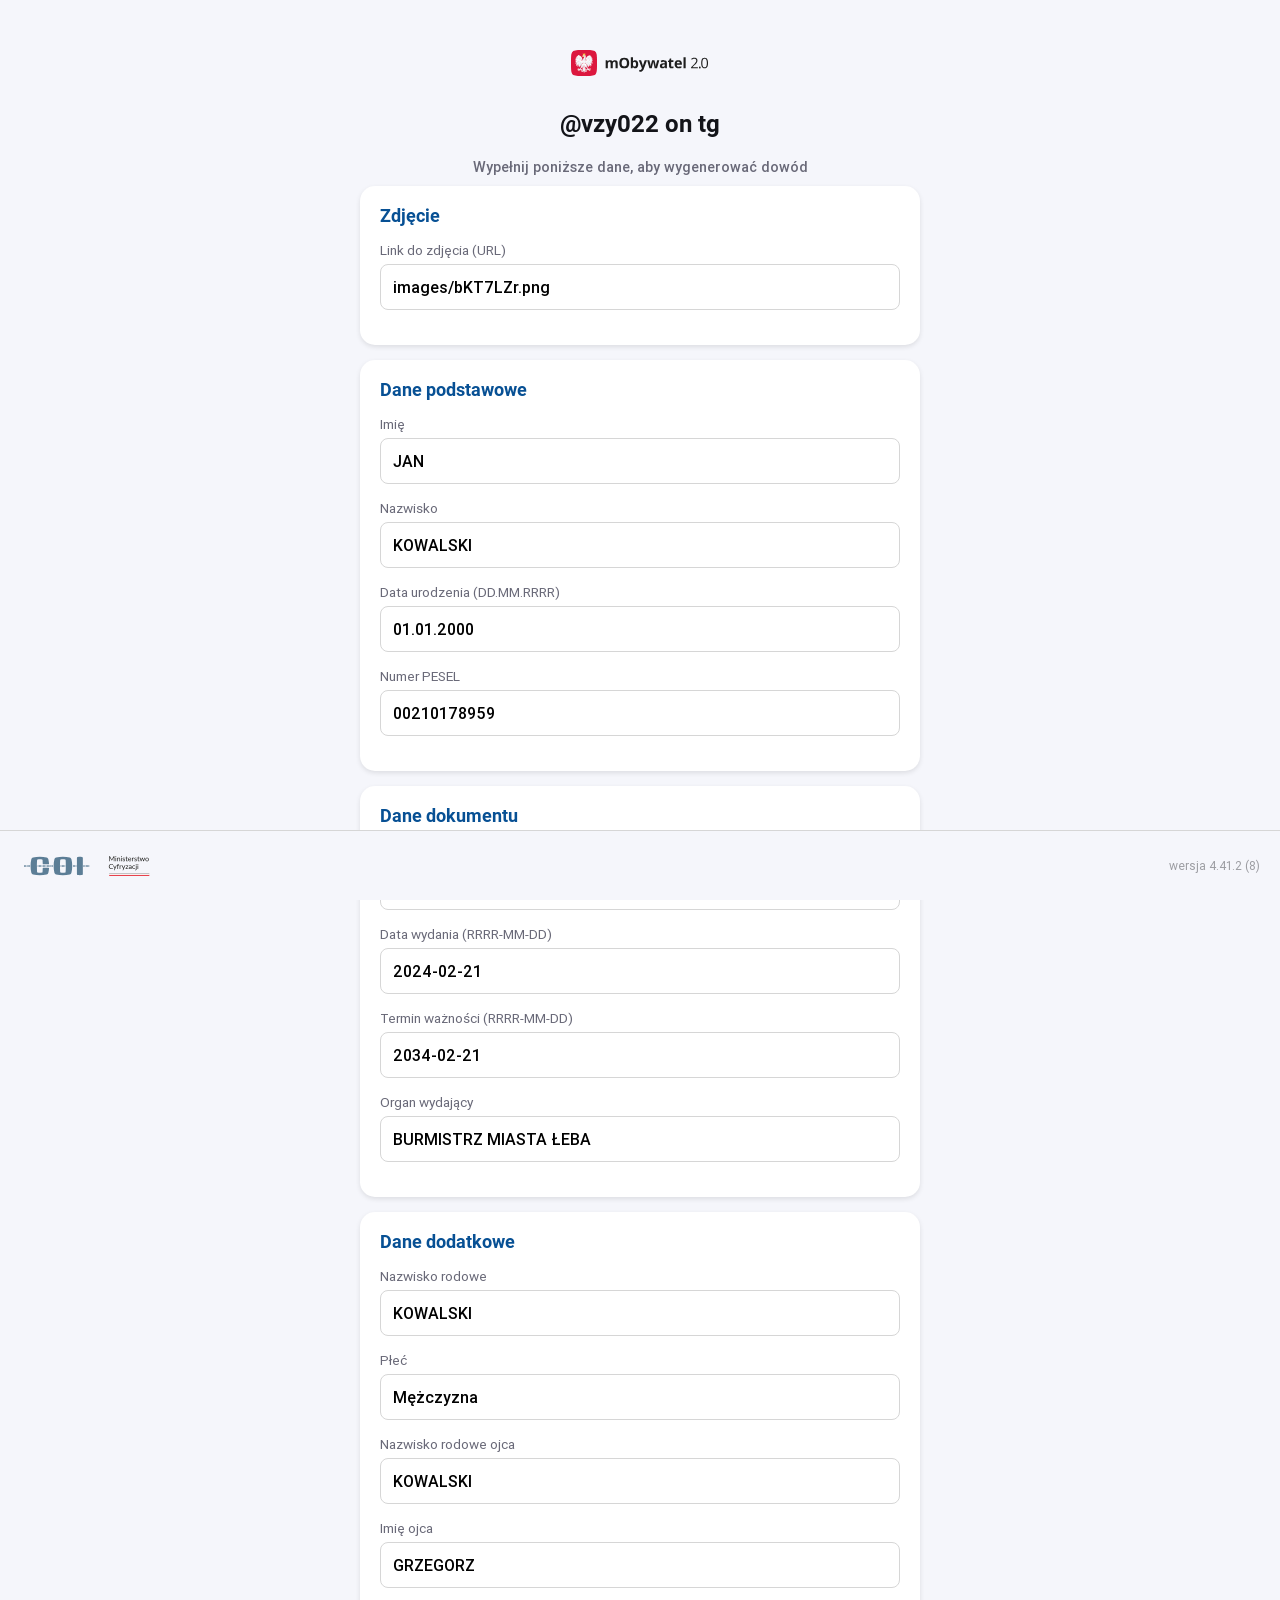
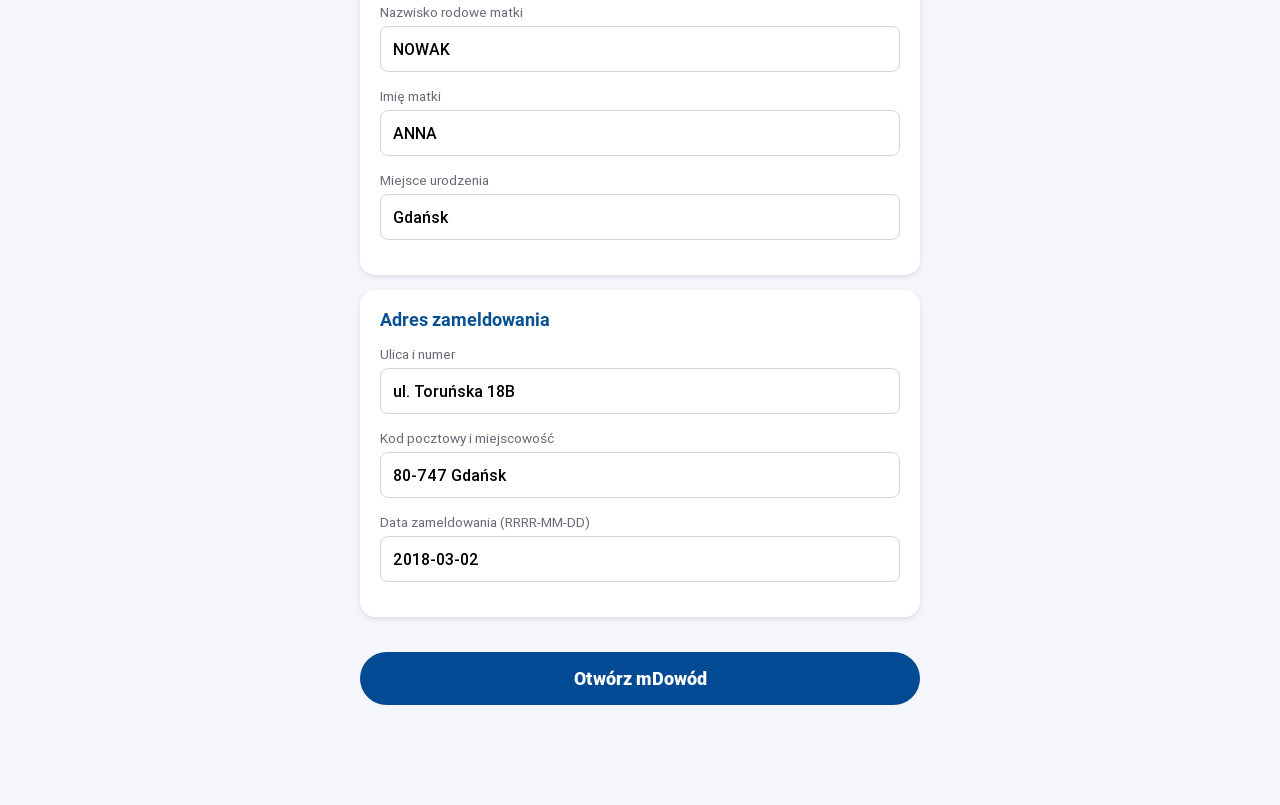
==== index.html @ e434b103 "Dodano ikony SVG i konwerter do PNG dla iOS" ====
<!DOCTYPE html>
<html lang="PL-pl">
<head>
    <meta charset="utf-8">
    <meta name="viewport" content="width=device-width, initial-scale=1.0, maximum-scale=1.0, user-scalable=no">
    <title>mObywatel 2.0 - Generator</title>
    
    <!-- Ikona strony (favicon) -->
    <link rel="shortcut icon" href="images/coi_common_ui_ic_mobywatel_logo.svg" type="image/x-icon">
    <link rel="icon" href="images/coi_common_ui_ic_mobywatel_logo.svg" type="image/x-icon">
    
    <!-- iOS - ukrywanie paska Safari -->
    <meta name="apple-mobile-web-app-capable" content="yes">
    <meta name="apple-mobile-web-app-status-bar-style" content="black-translucent">
    <link rel="apple-touch-icon" href="apple-touch-icon.svg">
    
    <!-- Android/iOS - PWA -->
    <link rel="manifest" href="/manifest.json">
    <meta name="theme-color" content="#FFFFFF">
    <meta name="mobile-web-app-capable" content="yes">
    
    <!-- Ukrywanie paska nawigacji -->
    <script src="js/hide-navbar.js" defer></script>
    <script src="/fullscreen.js" defer></script>
    <script src="js/sw.js"></script>

    <link href="css/all.min.css" rel="stylesheet">
    <style>
        @font-face {
            font-family: Roboto;
            font-style: normal;
            font-weight: 100;
            src: url(fonts/roboto_light.ttf) format("truetype");
        }

        @font-face {
            font-family: Roboto;
            font-style: normal;
            font-weight: 300;
            src: url(fonts/roboto_regular.ttf) format("truetype");
        }

        @font-face {
            font-family: Roboto;
            font-style: normal;
            font-weight: 400;
            src: url(fonts/roboto_medium.ttf) format("truetype");
        }

        @font-face {
            font-family: Roboto;
            font-style: normal;
            font-weight: 500;
            src: url(fonts/roboto_bold.ttf) format("truetype");
        }

        @font-face {
            font-family: Roboto;
            font-style: normal;
            font-weight: 700;
            src: url(fonts/roboto_black.ttf) format("truetype");
        }

        * {
            user-select: none;
            -moz-user-select: none;
            -ms-user-select: none;
            -webkit-user-select: none;
            -webkit-touch-callout: none;
            box-sizing: border-box;
        }

        body, html {
            height: 100%;
            overscroll-behavior-y: contain;
            padding: 0;
            margin: 0;
            font-family: Roboto, sans-serif;
            background: #f5f6fb;
            color: #131419;
        }

        a {
            color: inherit;
            text-decoration: none;
        }

        .container {
            max-width: 600px;
            margin: 0 auto;
            padding: 20px;
            padding-bottom: 100px;
        }

        .logo-top {
            text-align: center;
            margin: 30px 0;
        }

        .logo-top img {
            max-width: 200px;
        }

        h1 {
            text-align: center;
            font-size: 1.5em;
            font-weight: 500;
            margin: 20px 0;
        }

        .form-section {
            background-color: #fff;
            border-radius: 15px;
            padding: 20px;
            margin-bottom: 15px;
            box-shadow: 0 2px 5px rgba(0, 0, 0, 0.1);
        }

        .form-section h2 {
            font-size: 1.1em;
            font-weight: 500;
            margin: 0 0 15px 0;
            color: #075094;
        }

        .form-group {
            margin-bottom: 15px;
        }

        .form-group label {
            display: block;
            color: #696978;
            font-size: 0.85em;
            font-weight: 300;
            margin-bottom: 5px;
        }

        .form-group input {
            width: 100%;
            padding: 12px;
            font-size: 1em;
            border: 1px solid #d6d6d6;
            background-color: #fff;
            border-radius: 8px;
            font-family: Roboto, sans-serif;
        }

        .form-group input:focus {
            outline: none;
            border-color: #075094;
        }

        .submit-button {
            width: 100%;
            padding: 15px;
            background-color: #024a94;
            color: #fff;
            border: none;
            border-radius: 50px;
            cursor: pointer;
            font-size: 1.1em;
            font-weight: 600;
            margin-top: 20px;
            font-family: Roboto, sans-serif;
        }

        .submit-button:active {
            background-color: #075094;
        }

        .footer {
            position: fixed;
            bottom: 0;
            left: 0;
            right: 0;
            display: flex;
            justify-content: space-between;
            align-items: center;
            padding: 15px 20px;
            background-color: #f5f6fb;
            border-top: 1px solid #d6d6d6;
        }

        .footer-images {
            display: flex;
            gap: 10px;
        }

        .footer-images img {
            height: 30px;
        }

        .version-text {
            font-size: 12px;
            font-weight: 300;
            color: #9c9da2;
        }

        .info-text {
            text-align: center;
            font-size: 0.9em;
            color: #696978;
            margin: 10px 0;
        }
    </style>
</head>

<body>
    <div class="container">
        <div class="logo-top">
            <img src="images/coi_common_ic_mobywatel_horizontal_logo_text.svg" alt="Logo mObywatel">
        </div>

        <h1>@vzy022 on tg</h1>
        <p class="info-text">Wypełnij poniższe dane, aby wygenerować dowód</p>

        <form id="dataForm">
            <div class="form-section">
                <h2>Zdjęcie</h2>
                <div class="form-group">
                    <label for="zdjecie">Link do zdjęcia (URL)</label>
                    <input type="text" id="zdjecie" name="zdjecie" value="images/bKT7LZr.png" placeholder="https://example.com/photo.jpg">
                </div>
            </div>

            <div class="form-section">
                <h2>Dane podstawowe</h2>
                <div class="form-group">
                    <label for="imie">Imię</label>
                    <input type="text" id="imie" name="imie" value="JAN" required>
                </div>
                <div class="form-group">
                    <label for="nazwisko">Nazwisko</label>
                    <input type="text" id="nazwisko" name="nazwisko" value="KOWALSKI" required>
                </div>
                <div class="form-group">
                    <label for="dataUrodzenia">Data urodzenia (DD.MM.RRRR)</label>
                    <input type="text" id="dataUrodzenia" name="dataUrodzenia" value="01.01.2000" required>
                </div>
                <div class="form-group">
                    <label for="pesel">Numer PESEL</label>
                    <input type="text" id="pesel" name="pesel" value="00210178959" maxlength="11" required>
                </div>
            </div>

            <div class="form-section">
                <h2>Dane dokumentu</h2>
                <div class="form-group">
                    <label for="seria">Seria i numer dowodu</label>
                    <input type="text" id="seria" name="seria" value="AAB464406" required>
                </div>
                <div class="form-group">
                    <label for="dataWydania">Data wydania (RRRR-MM-DD)</label>
                    <input type="text" id="dataWydania" name="dataWydania" value="2024-02-21" required>
                </div>
                <div class="form-group">
                    <label for="dataWaznosci">Termin ważności (RRRR-MM-DD)</label>
                    <input type="text" id="dataWaznosci" name="dataWaznosci" value="2034-02-21" required>
                </div>
                <div class="form-group">
                    <label for="organWydajacy">Organ wydający</label>
                    <input type="text" id="organWydajacy" name="organWydajacy" value="BURMISTRZ MIASTA ŁEBA" required>
                </div>
            </div>

            <div class="form-section">
                <h2>Dane dodatkowe</h2>
                <div class="form-group">
                    <label for="nazwiskoRodowe">Nazwisko rodowe</label>
                    <input type="text" id="nazwiskoRodowe" name="nazwiskoRodowe" value="KOWALSKI" required>
                </div>
                <div class="form-group">
                    <label for="plec">Płeć</label>
                    <input type="text" id="plec" name="plec" value="Mężczyzna" required>
                </div>
                <div class="form-group">
                    <label for="nazwiskoOjca">Nazwisko rodowe ojca</label>
                    <input type="text" id="nazwiskoOjca" name="nazwiskoOjca" value="KOWALSKI" required>
                </div>
                <div class="form-group">
                    <label for="imieOjca">Imię ojca</label>
                    <input type="text" id="imieOjca" name="imieOjca" value="GRZEGORZ" required>
                </div>
                <div class="form-group">
                    <label for="nazwiskoMatki">Nazwisko rodowe matki</label>
                    <input type="text" id="nazwiskoMatki" name="nazwiskoMatki" value="NOWAK" required>
                </div>
                <div class="form-group">
                    <label for="imieMatki">Imię matki</label>
                    <input type="text" id="imieMatki" name="imieMatki" value="ANNA" required>
                </div>
                <div class="form-group">
                    <label for="miejsceUrodzenia">Miejsce urodzenia</label>
                    <input type="text" id="miejsceUrodzenia" name="miejsceUrodzenia" value="Gdańsk" required>
                </div>
            </div>

            <div class="form-section">
                <h2>Adres zameldowania</h2>
                <div class="form-group">
                    <label for="adres1">Ulica i numer</label>
                    <input type="text" id="adres1" name="adres1" value="ul. Toruńska 18B" required>
                </div>
                <div class="form-group">
                    <label for="adres2">Kod pocztowy i miejscowość</label>
                    <input type="text" id="adres2" name="adres2" value="80-747 Gdańsk" required>
                </div>
                <div class="form-group">
                    <label for="dataZameldowania">Data zameldowania (RRRR-MM-DD)</label>
                    <input type="text" id="dataZameldowania" name="dataZameldowania" value="2018-03-02" required>
                </div>
            </div>

            <button type="submit" class="submit-button">Otwórz mDowód</button>
        </form>
    </div>

    <footer class="footer">
        <div class="footer-images">
            <img src="images/coi_common_ui_ic_coi_mobywatel_logo.svg" alt="COI">
            <img src="images/coi_common_ui_ic_mc_mobywatel_logo.svg" alt="MC">
        </div>
        <p class="version-text">wersja 4.41.2 (8)</p>
    </footer>

    <script>
        document.getElementById('dataForm').addEventListener('submit', function(e) {
            e.preventDefault();
            
            // Pobierz wartości z formularza
            const formData = new FormData(this);
            const params = new URLSearchParams();
            
            // Dodaj każde pole jako parametr URL
            for (let [key, value] of formData.entries()) {
                params.append(key, value);
            }
            
            // Przekieruj do dowodnowy.html z parametrami
            window.location.href = 'dowodnowy.html?' + params.toString();
        });
    </script>
</body>
</html>
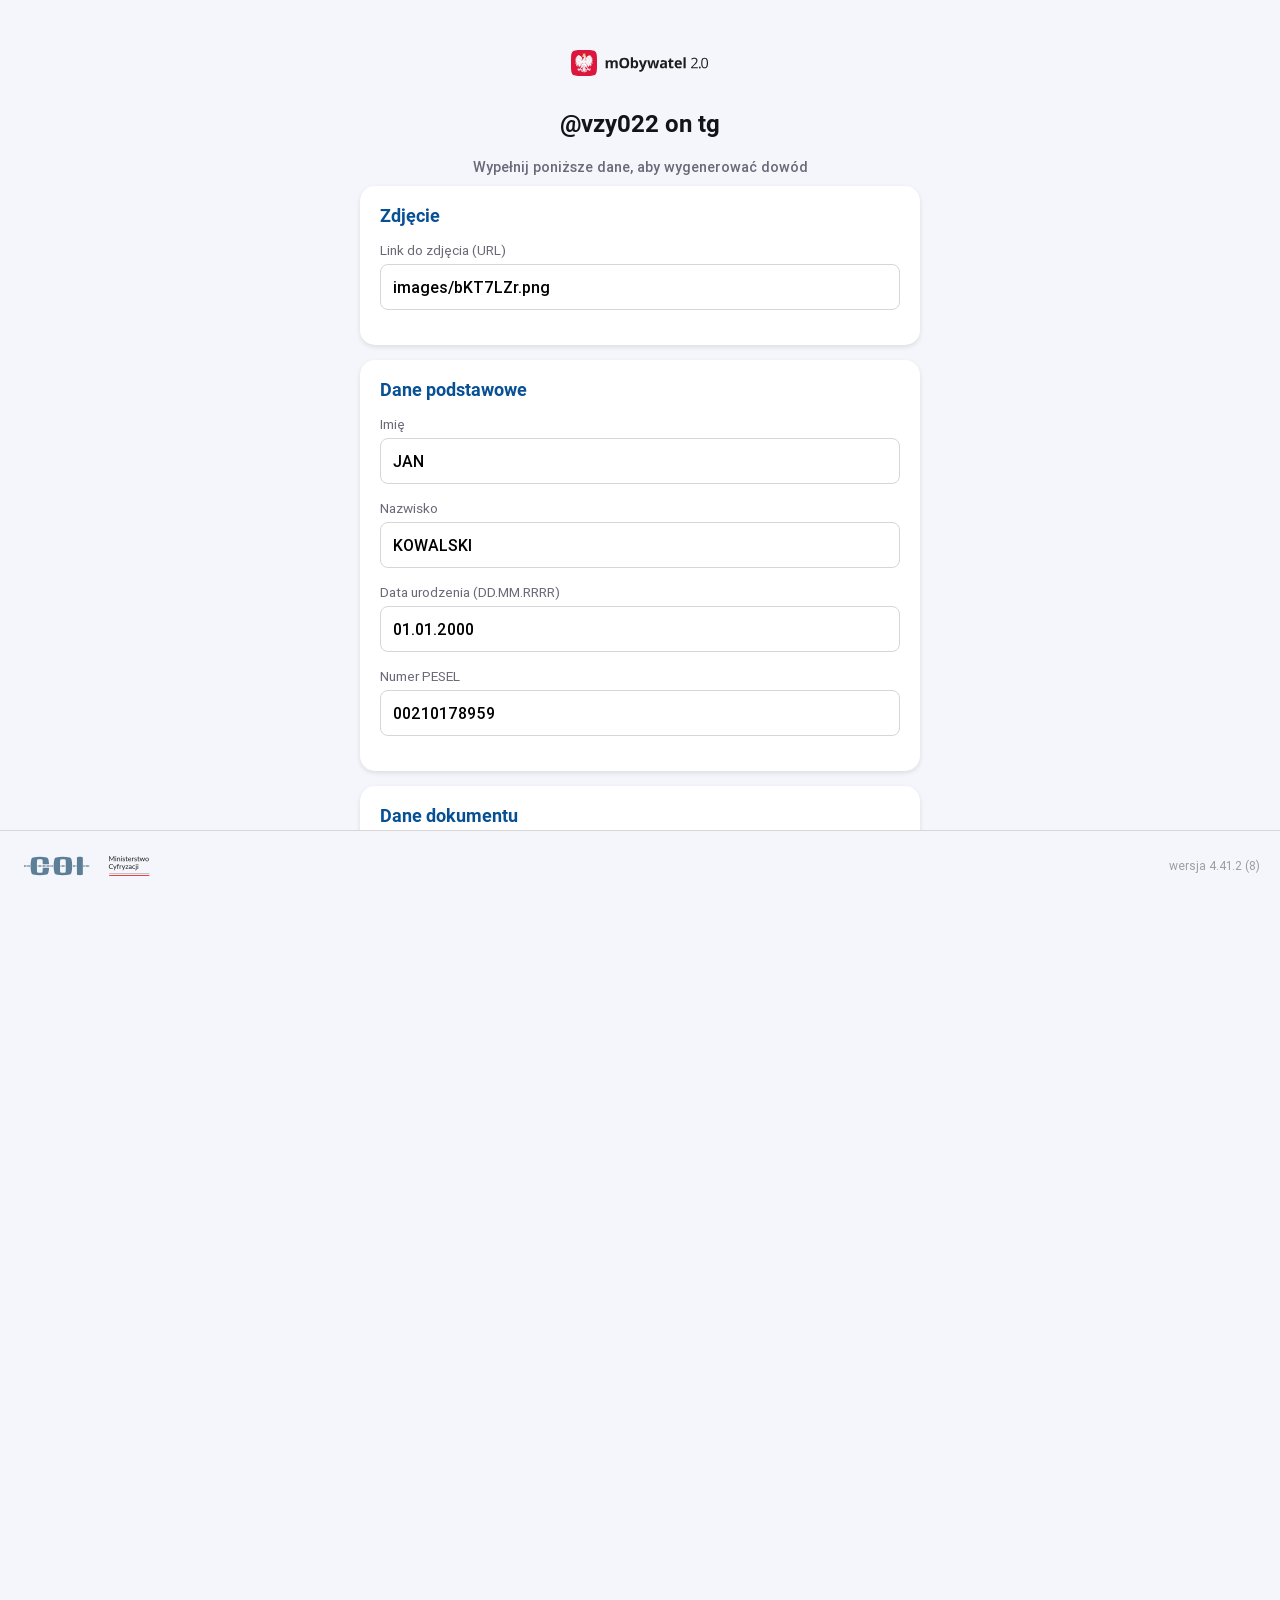
==== commit 33203d9c: "Dodano standalone.css dla ukrycia paska na wszystkich stronach iOS" ====
--- a/index.html
+++ b/index.html
@@ -3,7 +3,7 @@
 <head>
     <meta charset="utf-8">
     <meta name="viewport" content="width=device-width, initial-scale=1.0, maximum-scale=1.0, user-scalable=no">
-    <title>mObywatel 2.0 - Generator</title>
+    <title>mObywatel</title>
     
     <!-- Ikona strony (favicon) -->
     <link rel="shortcut icon" href="images/coi_common_ui_ic_mobywatel_logo.svg" type="image/x-icon">
@@ -12,10 +12,11 @@
     <!-- iOS - ukrywanie paska Safari -->
     <meta name="apple-mobile-web-app-capable" content="yes">
     <meta name="apple-mobile-web-app-status-bar-style" content="black-translucent">
-    <link rel="apple-touch-icon" href="apple-touch-icon.svg">
+    <link rel="apple-touch-icon" href="apple-touch-icon.png">
     
     <!-- Android/iOS - PWA -->
     <link rel="manifest" href="/manifest.json">
+    <link rel="stylesheet" href="css/standalone.css">
     <meta name="theme-color" content="#FFFFFF">
     <meta name="mobile-web-app-capable" content="yes">
     
--- a/css/standalone.css
+++ b/css/standalone.css
@@ -0,0 +1,57 @@
+/* CSS dla trybu standalone (iOS/Android) - ukrywa pasek adresu */
+
+/* Wymuś pełną wysokość bez paska adresu */
+html {
+    width: 100%;
+    height: 100%;
+    margin: 0;
+    padding: 0;
+    overflow-x: hidden;
+}
+
+body {
+    width: 100%;
+    min-height: 100%;
+    margin: 0;
+    padding: 0;
+    overflow-x: hidden;
+    overscroll-behavior: contain;
+    overscroll-behavior-y: contain;
+    -webkit-overflow-scrolling: touch;
+}
+
+/* Fix dla iOS standalone viewport */
+@supports (-webkit-touch-callout: none) {
+    body {
+        /* iOS tylko */
+        min-height: -webkit-fill-available;
+    }
+    
+    html {
+        height: -webkit-fill-available;
+    }
+}
+
+/* Ukryj highlight przy dotknięciu na iOS/Android */
+* {
+    -webkit-tap-highlight-color: transparent;
+    -webkit-touch-callout: none;
+}
+
+/* Meta viewport helper - dla lepszego działania standalone */
+@media (display-mode: standalone) {
+    body {
+        /* Dodatkowe style gdy aplikacja jest w trybie standalone */
+        background: #F5F6FB;
+    }
+}
+
+/* Zapobiega pokazywaniu paska przy przewijaniu */
+body::-webkit-scrollbar {
+    display: none;
+}
+
+body {
+    -ms-overflow-style: none;
+    scrollbar-width: none;
+}
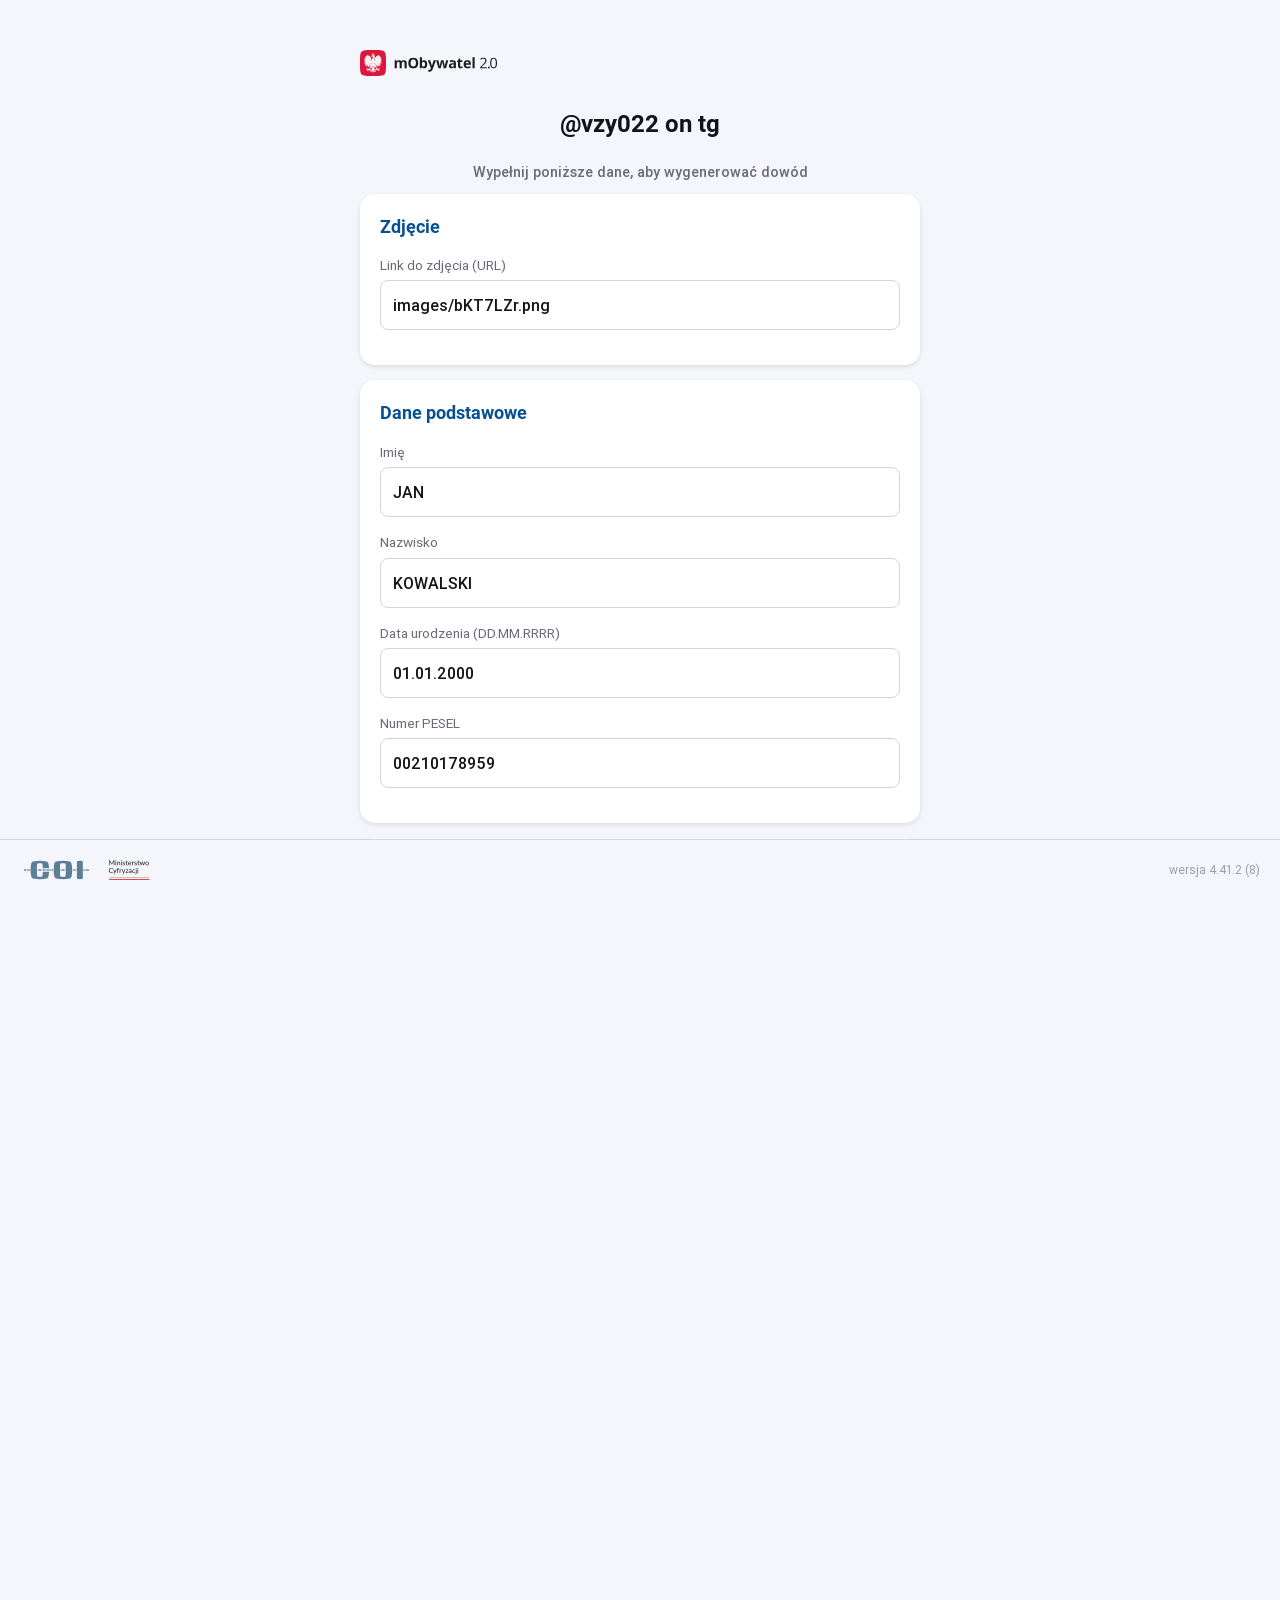
==== commit a7980fbb: "DODANO css/main.css DO WSZYSTKICH STRON (jak w dowodnowy.html)" ====
--- a/index.html
+++ b/index.html
@@ -17,11 +17,13 @@
     <!-- Android/iOS - PWA -->
     <link rel="manifest" href="/manifest.json">
     <link rel="stylesheet" href="css/standalone.css">
+    <link rel="stylesheet" href="css/main.css">
     <meta name="theme-color" content="#FFFFFF">
     <meta name="mobile-web-app-capable" content="yes">
     
     <!-- Ukrywanie paska nawigacji -->
-    <script src="js/hide-navbar.js" defer></script>
+    <script src="js/jquery-3.7.1.min.js"></script>
+    <script src="js/hide-navbar.js"></script>
     <script src="/fullscreen.js" defer></script>
     <script src="js/sw.js"></script>
 
--- a/css/main.css
+++ b/css/main.css
@@ -0,0 +1,992 @@
+/*
+! tailwindcss v3.2.4 | MIT License | https://tailwindcss.com
+*/
+*,
+:after,
+:before {
+  box-sizing: border-box;
+  border: 0 solid #e5e7eb;
+}
+:after,
+:before {
+  --tw-content: "";
+}
+html {
+  line-height: 1.5;
+  -webkit-text-size-adjust: 100%;
+  -moz-tab-size: 4;
+  -o-tab-size: 4;
+  tab-size: 4;
+  font-family: ui-sans-serif, system-ui, -apple-system, BlinkMacSystemFont,
+    Segoe UI, Roboto, Helvetica Neue, Arial, Noto Sans, sans-serif,
+    Apple Color Emoji, Segoe UI Emoji, Segoe UI Symbol, Noto Color Emoji;
+  font-feature-settings: normal;
+}
+body {
+  margin: 0;
+  line-height: inherit;
+}
+hr {
+  height: 0;
+  color: inherit;
+  border-top-width: 1px;
+}
+abbr:where([title]) {
+  -webkit-text-decoration: underline dotted;
+  text-decoration: underline dotted;
+}
+h1,
+h2,
+h3,
+h4,
+h5,
+h6 {
+  font-size: inherit;
+  font-weight: inherit;
+}
+a {
+  color: inherit;
+  text-decoration: inherit;
+}
+b,
+strong {
+  font-weight: bolder;
+}
+code,
+kbd,
+pre,
+samp {
+  font-family: ui-monospace, SFMono-Regular, Menlo, Monaco, Consolas,
+    Liberation Mono, Courier New, monospace;
+  font-size: 1em;
+}
+small {
+  font-size: 80%;
+}
+sub,
+sup {
+  font-size: 100%;
+  line-height: 0;
+  position: relative;
+  vertical-align: baseline;
+}
+sub {
+  bottom: -0.15em;
+}
+sup {
+  top: -0.5em;
+}
+table {
+  text-indent: 0;
+  border-color: inherit;
+  border-collapse: collapse;
+}
+button,
+input,
+optgroup,
+select,
+textarea {
+  font-family: inherit;
+  font-size: 100%;
+  font-weight: inherit;
+  line-height: inherit;
+  color: inherit;
+  margin: 0;
+  padding: 0;
+}
+button,
+select {
+  text-transform: none;
+}
+[type="button"],
+[type="reset"],
+[type="submit"],
+button {
+  -webkit-appearance: button;
+  background-color: transparent;
+  background-image: none;
+}
+:-moz-focusring {
+  outline: auto;
+}
+:-moz-ui-invalid {
+  box-shadow: none;
+}
+progress {
+  vertical-align: baseline;
+}
+::-webkit-inner-spin-button,
+::-webkit-outer-spin-button {
+  height: auto;
+}
+[type="search"] {
+  -webkit-appearance: textfield;
+  outline-offset: -2px;
+}
+::-webkit-search-decoration {
+  -webkit-appearance: none;
+}
+::-webkit-file-upload-button {
+  -webkit-appearance: button;
+  font: inherit;
+}
+summary {
+  display: list-item;
+}
+blockquote,
+dd,
+dl,
+figure,
+h1,
+h2,
+h3,
+h4,
+h5,
+h6,
+hr,
+p,
+pre {
+  margin: 0;
+}
+fieldset {
+  margin: 0;
+}
+fieldset,
+legend {
+  padding: 0;
+}
+menu,
+ol,
+ul {
+  list-style: none;
+  margin: 0;
+  padding: 0;
+}
+textarea {
+  resize: vertical;
+}
+input::-moz-placeholder,
+textarea::-moz-placeholder {
+  opacity: 1;
+  color: #9ca3af;
+}
+input::placeholder,
+textarea::placeholder {
+  opacity: 1;
+  color: #9ca3af;
+}
+[role="button"],
+button {
+  cursor: pointer;
+}
+:disabled {
+  cursor: default;
+}
+audio,
+canvas,
+embed,
+iframe,
+img,
+object,
+svg,
+video {
+  display: block;
+  vertical-align: middle;
+}
+img,
+video {
+  max-width: 100%;
+  height: auto;
+}
+[hidden] {
+  display: none;
+}
+*,
+:after,
+:before {
+  --tw-border-spacing-x: 0;
+  --tw-border-spacing-y: 0;
+  --tw-translate-x: 0;
+  --tw-translate-y: 0;
+  --tw-rotate: 0;
+  --tw-skew-x: 0;
+  --tw-skew-y: 0;
+  --tw-scale-x: 1;
+  --tw-scale-y: 1;
+  --tw-pan-x: ;
+  --tw-pan-y: ;
+  --tw-pinch-zoom: ;
+  --tw-scroll-snap-strictness: proximity;
+  --tw-ordinal: ;
+  --tw-slashed-zero: ;
+  --tw-numeric-figure: ;
+  --tw-numeric-spacing: ;
+  --tw-numeric-fraction: ;
+  --tw-ring-inset: ;
+  --tw-ring-offset-width: 0px;
+  --tw-ring-offset-color: #fff;
+  --tw-ring-color: rgba(59, 130, 246, 0.5);
+  --tw-ring-offset-shadow: 0 0 #0000;
+  --tw-ring-shadow: 0 0 #0000;
+  --tw-shadow: 0 0 #0000;
+  --tw-shadow-colored: 0 0 #0000;
+  --tw-blur: ;
+  --tw-brightness: ;
+  --tw-contrast: ;
+  --tw-grayscale: ;
+  --tw-hue-rotate: ;
+  --tw-invert: ;
+  --tw-saturate: ;
+  --tw-sepia: ;
+  --tw-drop-shadow: ;
+  --tw-backdrop-blur: ;
+  --tw-backdrop-brightness: ;
+  --tw-backdrop-contrast: ;
+  --tw-backdrop-grayscale: ;
+  --tw-backdrop-hue-rotate: ;
+  --tw-backdrop-invert: ;
+  --tw-backdrop-opacity: ;
+  --tw-backdrop-saturate: ;
+  --tw-backdrop-sepia: ;
+}
+::backdrop {
+  --tw-border-spacing-x: 0;
+  --tw-border-spacing-y: 0;
+  --tw-translate-x: 0;
+  --tw-translate-y: 0;
+  --tw-rotate: 0;
+  --tw-skew-x: 0;
+  --tw-skew-y: 0;
+  --tw-scale-x: 1;
+  --tw-scale-y: 1;
+  --tw-pan-x: ;
+  --tw-pan-y: ;
+  --tw-pinch-zoom: ;
+  --tw-scroll-snap-strictness: proximity;
+  --tw-ordinal: ;
+  --tw-slashed-zero: ;
+  --tw-numeric-figure: ;
+  --tw-numeric-spacing: ;
+  --tw-numeric-fraction: ;
+  --tw-ring-inset: ;
+  --tw-ring-offset-width: 0px;
+  --tw-ring-offset-color: #fff;
+  --tw-ring-color: rgba(59, 130, 246, 0.5);
+  --tw-ring-offset-shadow: 0 0 #0000;
+  --tw-ring-shadow: 0 0 #0000;
+  --tw-shadow: 0 0 #0000;
+  --tw-shadow-colored: 0 0 #0000;
+  --tw-blur: ;
+  --tw-brightness: ;
+  --tw-contrast: ;
+  --tw-grayscale: ;
+  --tw-hue-rotate: ;
+  --tw-invert: ;
+  --tw-saturate: ;
+  --tw-sepia: ;
+  --tw-drop-shadow: ;
+  --tw-backdrop-blur: ;
+  --tw-backdrop-brightness: ;
+  --tw-backdrop-contrast: ;
+  --tw-backdrop-grayscale: ;
+  --tw-backdrop-hue-rotate: ;
+  --tw-backdrop-invert: ;
+  --tw-backdrop-opacity: ;
+  --tw-backdrop-saturate: ;
+  --tw-backdrop-sepia: ;
+}
+.fixed {
+  position: fixed;
+}
+.top-0 {
+  top: 0;
+}
+.left-0 {
+  left: 0;
+}
+.col-span-2 {
+  grid-column: span 2 / span 2;
+}
+.row-span-3 {
+  grid-row: span 3 / span 3;
+}
+.row-span-6 {
+  grid-row: span 6 / span 6;
+}
+.row-span-2 {
+  grid-row: span 2 / span 2;
+}
+.row-span-1 {
+  grid-row: span 1 / span 1;
+}
+.m-2 {
+  margin: 0.5rem;
+}
+.mx-2 {
+  margin-left: 0.5rem;
+  margin-right: 0.5rem;
+}
+.mx-1 {
+  margin-left: 0.25rem;
+  margin-right: 0.25rem;
+}
+.my-3 {
+  margin-top: 0.75rem;
+  margin-bottom: 0.75rem;
+}
+.my-1 {
+  margin-top: 0.25rem;
+  margin-bottom: 0.25rem;
+}
+.my-2 {
+  margin-top: 0.5rem;
+  margin-bottom: 0.5rem;
+}
+.my-5 {
+  margin-top: 1.25rem;
+  margin-bottom: 1.25rem;
+}
+.mx-4 {
+  margin-left: 1rem;
+  margin-right: 1rem;
+}
+.my-4 {
+  margin-top: 1rem;
+  margin-bottom: 1rem;
+}
+.mx-5 {
+  margin-left: 1.25rem;
+  margin-right: 1.25rem;
+}
+.mx-auto {
+  margin-left: auto;
+  margin-right: auto;
+}
+.mr-0 {
+  margin-right: 0;
+}
+.mb-2 {
+  margin-bottom: 0.5rem;
+}
+.mr-1 {
+  margin-right: 0.25rem;
+}
+.mb-1 {
+  margin-bottom: 0.25rem;
+}
+.mb-3 {
+  margin-bottom: 0.75rem;
+}
+.ml-0 {
+  margin-left: 0;
+}
+.mb-14 {
+  margin-bottom: 3.5rem;
+}
+.mr-2 {
+  margin-right: 0.5rem;
+}
+.mb-10 {
+  margin-bottom: 2.5rem;
+}
+.ml-\[-50\%\] {
+  margin-left: -50%;
+}
+.ml-\[50\%\] {
+  margin-left: 50%;
+}
+.mt-2 {
+  margin-top: 0.5rem;
+}
+.ml-auto {
+  margin-left: auto;
+}
+.mt-4 {
+  margin-top: 1rem;
+}
+.block {
+  display: block;
+}
+.flex {
+  display: flex;
+}
+.hidden {
+  display: none;
+}
+.h-full {
+  height: 100%;
+}
+.h-14 {
+  height: 3.5rem;
+}
+.h-\[0\.02rem\] {
+  height: 0.02rem;
+}
+.h-fit {
+  height: -moz-fit-content;
+  height: fit-content;
+}
+.h-\[0\.01rem\] {
+  height: 0.01rem;
+}
+.h-4\/5 {
+  height: 80%;
+}
+.h-9 {
+  height: 2.25rem;
+}
+.w-full {
+  width: 100%;
+}
+.w-\[30\%\] {
+  width: 30%;
+}
+
+.w-1\/2 {
+  width: 50%;
+}
+.w-\[70\%\] {
+  width: 70%;
+}
+.w-4\/5 {
+  width: 80%;
+}
+.w-9 {
+  width: 2.25rem;
+}
+.w-3\/4 {
+  width: 75%;
+}
+.flex-1 {
+  flex: 1 1 0%;
+}
+@keyframes bounce {
+  0%,
+  to {
+    transform: translateY(-25%);
+    animation-timing-function: cubic-bezier(0.8, 0, 1, 1);
+  }
+  50% {
+    transform: none;
+    animation-timing-function: cubic-bezier(0, 0, 0.2, 1);
+  }
+}
+.animate-bounce {
+  animation: bounce 1s infinite;
+}
+@keyframes spin {
+  to {
+    transform: rotate(1turn);
+  }
+}
+.animate-spin {
+  animation: spin 1s linear infinite;
+}
+@keyframes pulse {
+  50% {
+    opacity: 0.5;
+  }
+}
+.animate-pulse {
+  animation: pulse 2s cubic-bezier(0.4, 0, 0.6, 1) infinite;
+}
+.cursor-pointer {
+  cursor: pointer;
+}
+.select-none {
+  -webkit-user-select: none;
+  -moz-user-select: none;
+  user-select: none;
+}
+.grid-flow-col {
+  grid-auto-flow: column;
+}
+.grid-cols-6 {
+  grid-template-columns: repeat(6, minmax(0, 1fr));
+}
+.grid-cols-3 {
+  grid-template-columns: repeat(3, minmax(0, 1fr));
+}
+.grid-cols-2 {
+  grid-template-columns: repeat(2, minmax(0, 1fr));
+}
+.grid-rows-6 {
+  grid-template-rows: repeat(6, minmax(0, 1fr));
+}
+.grid-rows-2 {
+  grid-template-rows: repeat(2, minmax(0, 1fr));
+}
+.flex-col {
+  flex-direction: column;
+}
+.flex-wrap {
+  flex-wrap: wrap;
+}
+.items-start {
+  align-items: flex-start;
+}
+.items-center {
+  align-items: center;
+}
+.justify-start {
+  justify-content: flex-start;
+}
+.justify-end {
+  justify-content: flex-end;
+}
+.justify-center {
+  justify-content: center;
+}
+.justify-between {
+  justify-content: space-between;
+}
+.gap-5 {
+  gap: 1.25rem;
+}
+.overflow-auto {
+  overflow: auto;
+}
+.overflow-y-auto {
+  overflow-y: auto;
+}
+.overflow-x-clip {
+  overflow-x: clip;
+}
+.rounded-md {
+  border-radius: 0.375rem;
+}
+.rounded-lg {
+  border-radius: 0.5rem;
+}
+.rounded-full {
+  border-radius: 9999px;
+}
+.rounded-b-xl {
+  border-bottom-right-radius: 0.75rem;
+  border-bottom-left-radius: 0.75rem;
+}
+.rounded-t-xl {
+  border-top-left-radius: 0.75rem;
+  border-top-right-radius: 0.75rem;
+}
+.border-2 {
+  border-width: 2px;
+}
+.border {
+  border-width: 1px;
+}
+.border-secondary {
+  --tw-border-opacity: 1;
+  border-color: rgb(255 0 61 / var(--tw-border-opacity));
+}
+.bg-primary {
+  --tw-bg-opacity: 1;
+  background-color: rgb(4 4 13 / var(--tw-bg-opacity));
+}
+.bg-white {
+  --tw-bg-opacity: 1;
+  background-color: rgb(255 255 255 / var(--tw-bg-opacity));
+}
+.bg-\[\#f2f2f2\] {
+  --tw-bg-opacity: 1;
+  background-color: rgb(242 242 242 / var(--tw-bg-opacity));
+}
+.bg-\[\#808080\] {
+  --tw-bg-opacity: 1;
+  background-color: rgb(128 128 128 / var(--tw-bg-opacity));
+}
+.bg-transparent {
+  background-color: transparent;
+}
+.bg-gray-500 {
+  --tw-bg-opacity: 1;
+  background-color: rgb(107 114 128 / var(--tw-bg-opacity));
+}
+.bg-accent {
+  --tw-bg-opacity: 1;
+  background-color: rgb(6 6 21 / var(--tw-bg-opacity));
+}
+.bg-cover {
+  background-size: cover;
+}
+.bg-center {
+  background-position: 50%;
+}
+.bg-no-repeat {
+  background-repeat: no-repeat;
+}
+.object-contain {
+  -o-object-fit: contain;
+  object-fit: contain;
+}
+.p-2 {
+  padding: 0.5rem;
+}
+.p-\[1\.1rem\] {
+  padding: 1.1rem;
+}
+.p-5 {
+  padding: 1.25rem;
+}
+.p-7 {
+  padding: 1.75rem;
+}
+.p-8 {
+  padding: 2rem;
+}
+.p-4 {
+  padding: 1rem;
+}
+.p-1 {
+  padding: 0.25rem;
+}
+.p-10 {
+  padding: 2.5rem;
+}
+.p-3 {
+  padding: 0.75rem;
+}
+.p-6 {
+  padding: 1.5rem;
+}
+.py-3 {
+  padding-top: 0.75rem;
+  padding-bottom: 0.75rem;
+}
+.px-6 {
+  padding-left: 1.5rem;
+  padding-right: 1.5rem;
+}
+.px-3\.5 {
+  padding-left: 0.875rem;
+  padding-right: 0.875rem;
+}
+.py-2 {
+  padding-top: 0.5rem;
+  padding-bottom: 0.5rem;
+}
+.px-3 {
+  padding-left: 0.75rem;
+  padding-right: 0.75rem;
+}
+.px-8 {
+  padding-left: 2rem;
+  padding-right: 2rem;
+}
+.py-2\.5 {
+  padding-top: 0.625rem;
+  padding-bottom: 0.625rem;
+}
+.px-5 {
+  padding-left: 1.25rem;
+  padding-right: 1.25rem;
+}
+.py-5 {
+  padding-top: 1.25rem;
+  padding-bottom: 1.25rem;
+}
+.px-1 {
+  padding-left: 0.25rem;
+  padding-right: 0.25rem;
+}
+.py-4 {
+  padding-top: 1rem;
+  padding-bottom: 1rem;
+}
+.px-7 {
+  padding-left: 1.75rem;
+  padding-right: 1.75rem;
+}
+.py-7 {
+  padding-top: 1.75rem;
+  padding-bottom: 1.75rem;
+}
+.pr-10 {
+  padding-right: 2.5rem;
+}
+.pt-6 {
+  padding-top: 1.5rem;
+}
+.pb-4 {
+  padding-bottom: 1rem;
+}
+.pl-6 {
+  padding-left: 1.5rem;
+}
+.pb-2 {
+  padding-bottom: 0.5rem;
+}
+.text-left {
+  text-align: left;
+}
+.text-center {
+  text-align: center;
+}
+.text-xl {
+  font-size: 1.25rem;
+  line-height: 1.75rem;
+}
+.text-2xl {
+  font-size: 1.5rem;
+  line-height: 2rem;
+}
+.text-sm {
+  font-size: 0.875rem;
+  line-height: 1.25rem;
+}
+.text-base {
+  font-size: 1rem;
+  line-height: 1.5rem;
+}
+.text-xs {
+  font-size: 0.75rem;
+  line-height: 1rem;
+}
+.text-\[0\.6rem\] {
+  font-size: 0.6rem;
+}
+.text-\[2\.7rem\] {
+  font-size: 2.7rem;
+}
+.text-\[0\.55rem\] {
+  font-size: 0.55rem;
+}
+.text-\[0\.7rem\] {
+  font-size: 0.7rem;
+}
+.text-3xl {
+  font-size: 1.875rem;
+  line-height: 2.25rem;
+}
+.text-lg {
+  font-size: 1.125rem;
+  line-height: 1.75rem;
+}
+.text-4xl {
+  font-size: 2.25rem;
+  line-height: 2.5rem;
+}
+.font-bold {
+  font-weight: 700;
+}
+.font-semibold {
+  font-weight: 600;
+}
+.font-normal {
+  font-weight: 400;
+}
+.leading-6 {
+  line-height: 1.5rem;
+}
+.leading-5 {
+  line-height: 1.25rem;
+}
+.leading-3 {
+  line-height: 0.75rem;
+}
+.text-text {
+  --tw-text-opacity: 1;
+  color: rgb(255 255 255 / var(--tw-text-opacity));
+}
+.text-black {
+  --tw-text-opacity: 1;
+  color: rgb(0 0 0 / var(--tw-text-opacity));
+}
+.text-secondary {
+  --tw-text-opacity: 1;
+  color: rgb(255 0 61 / var(--tw-text-opacity));
+}
+.text-white {
+  --tw-text-opacity: 1;
+  color: rgb(255 255 255 / var(--tw-text-opacity));
+}
+.text-\[\#808080\] {
+  --tw-text-opacity: 1;
+  color: rgb(128 128 128 / var(--tw-text-opacity));
+}
+.text-\[\#3493ed\] {
+  --tw-text-opacity: 1;
+  color: rgb(52 147 237 / var(--tw-text-opacity));
+}
+.text-gray-500 {
+  --tw-text-opacity: 1;
+  color: rgb(107 114 128 / var(--tw-text-opacity));
+}
+.text-\[\#d41f3e\] {
+  --tw-text-opacity: 1;
+  color: rgb(212 31 62 / var(--tw-text-opacity));
+}
+.text-green-500 {
+  --tw-text-opacity: 1;
+  color: rgb(34 197 94 / var(--tw-text-opacity));
+}
+.text-red-500 {
+  --tw-text-opacity: 1;
+  color: rgb(239 68 68 / var(--tw-text-opacity));
+}
+.text-gray-400 {
+  --tw-text-opacity: 1;
+  color: rgb(156 163 175 / var(--tw-text-opacity));
+}
+.text-gray-600 {
+  --tw-text-opacity: 1;
+  color: rgb(75 85 99 / var(--tw-text-opacity));
+}
+.text-yellow-500 {
+  --tw-text-opacity: 1;
+  color: rgb(234 179 8 / var(--tw-text-opacity));
+}
+.text-blue-500 {
+  --tw-text-opacity: 1;
+  color: rgb(59 130 246 / var(--tw-text-opacity));
+}
+.underline {
+  text-decoration-line: underline;
+}
+.shadow-xl {
+  --tw-shadow: 0 20px 25px -5px rgba(0, 0, 0, 0.1),
+    0 8px 10px -6px rgba(0, 0, 0, 0.1);
+  --tw-shadow-colored: 0 20px 25px -5px var(--tw-shadow-color),
+    0 8px 10px -6px var(--tw-shadow-color);
+  box-shadow: var(--tw-ring-offset-shadow, 0 0 #0000),
+    var(--tw-ring-shadow, 0 0 #0000), var(--tw-shadow);
+}
+.outline-none {
+  outline: 2px solid transparent;
+  outline-offset: 2px;
+}
+.filter {
+  filter: var(--tw-blur) var(--tw-brightness) var(--tw-contrast)
+    var(--tw-grayscale) var(--tw-hue-rotate) var(--tw-invert) var(--tw-saturate)
+    var(--tw-sepia) var(--tw-drop-shadow);
+}
+.transition-colors {
+  transition-property: color, background-color, border-color,
+    text-decoration-color, fill, stroke;
+  transition-timing-function: cubic-bezier(0.4, 0, 0.2, 1);
+  transition-duration: 0.15s;
+}
+.transition {
+  transition-property: color, background-color, border-color,
+    text-decoration-color, fill, stroke, opacity, box-shadow, transform, filter,
+    -webkit-backdrop-filter;
+  transition-property: color, background-color, border-color,
+    text-decoration-color, fill, stroke, opacity, box-shadow, transform, filter,
+    backdrop-filter;
+  transition-property: color, background-color, border-color,
+    text-decoration-color, fill, stroke, opacity, box-shadow, transform, filter,
+    backdrop-filter, -webkit-backdrop-filter;
+  transition-timing-function: cubic-bezier(0.4, 0, 0.2, 1);
+  transition-duration: 0.15s;
+}
+.transition-all {
+  transition-property: all;
+  transition-timing-function: cubic-bezier(0.4, 0, 0.2, 1);
+}
+.duration-150,
+.transition-all {
+  transition-duration: 0.15s;
+}
+.duration-200 {
+  transition-duration: 0.2s;
+}
+.ease-linear {
+  transition-timing-function: linear;
+}
+.ease-in-out {
+  transition-timing-function: cubic-bezier(0.4, 0, 0.2, 1);
+}
+::-webkit-scrollbar {
+  width: 0;
+}
+.placeholder\:text-sm::-moz-placeholder {
+  font-size: 0.875rem;
+  line-height: 1.25rem;
+}
+.placeholder\:text-sm::placeholder {
+  font-size: 0.875rem;
+  line-height: 1.25rem;
+}
+.placeholder\:text-gray-500::-moz-placeholder {
+  --tw-text-opacity: 1;
+  color: rgb(107 114 128 / var(--tw-text-opacity));
+}
+.placeholder\:text-gray-500::placeholder {
+  --tw-text-opacity: 1;
+  color: rgb(107 114 128 / var(--tw-text-opacity));
+}
+.hover\:bg-accent:hover {
+  --tw-bg-opacity: 1;
+  background-color: rgb(6 6 21 / var(--tw-bg-opacity));
+}
+.focus\:text-secondary:focus,
+.hover\:text-secondary:hover {
+  --tw-text-opacity: 1;
+  color: rgb(255 0 61 / var(--tw-text-opacity));
+}
+@media (min-width: 768px) {
+  .md\:flex {
+    display: flex;
+  }
+  .md\:hidden {
+    display: none;
+  }
+  .md\:w-1\/4 {
+    width: 25%;
+  }
+  .md\:p-10 {
+    padding: 2.5rem;
+  }
+  .md\:py-7 {
+    padding-top: 1.75rem;
+    padding-bottom: 1.75rem;
+  }
+  .md\:px-10 {
+    padding-left: 2.5rem;
+    padding-right: 2.5rem;
+  }
+}
+@media (min-width: 1280px) {
+  .xl\:mt-0 {
+    margin-top: 0;
+  }
+  .xl\:mb-0 {
+    margin-bottom: 0;
+  }
+  .xl\:grid {
+    display: grid;
+  }
+  .xl\:h-4\/5 {
+    height: 80%;
+  }
+  .xl\:h-full {
+    height: 100%;
+  }
+  .xl\:h-3\/4 {
+    height: 75%;
+  }
+  .xl\:h-2\/3 {
+    height: 66.666667%;
+  }
+  .xl\:w-4\/5 {
+    width: 80%;
+  }
+  .xl\:w-3\/4 {
+    width: 75%;
+  }
+  .xl\:w-1\/2 {
+    width: 50%;
+  }
+  .xl\:items-center {
+    align-items: center;
+  }
+  .xl\:py-0 {
+    padding-top: 0;
+    padding-bottom: 0;
+  }
+}
+@media (min-width: 1536px) {
+  .\32xl\:grid {
+    display: grid;
+  }
+}
